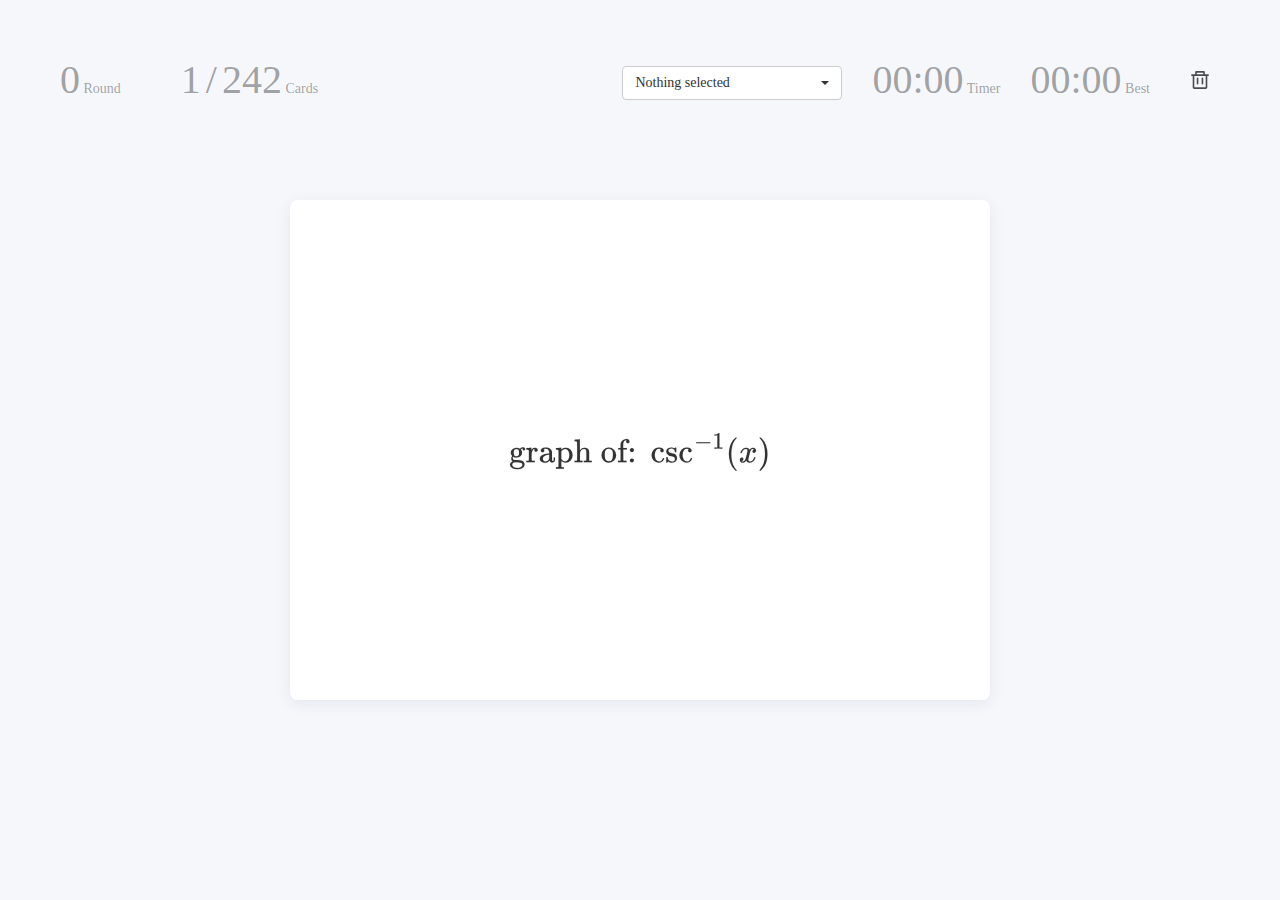
==== index.html @ 5c909636 "Add subject changer" ====
<!doctype html>
<html lang="en">
<head>
    <meta charset="UTF-8">
    <meta name="viewport"
          content="width=device-width, user-scalable=no, initial-scale=1.0, maximum-scale=1.0, minimum-scale=1.0">
    <meta http-equiv="X-UA-Compatible" content="ie=edge">
    <title>FlashCard</title>
    <script src="./libs/utils.js"></script>

    <link href="./libs/bootstrap/bootstrap.min.css" rel="stylesheet">
    <link rel="stylesheet" href="./libs/bootstrap/bootstrap-select.min.css" />

    <script src="./libs/jquery.js"></script>
    <script src="./libs/bootstrap/bootstrap.min.js"></script>
    <script src="./libs/bootstrap/bootstrap-select.min.js"></script>

    <link rel="stylesheet" href="./style.css">

    <!--  MathJax: For Math Equation Render -->
    <script>
        MathJax = {
            tex: {inlineMath: [['$', '$'], ]},
            svg: {fontCache: 'global'}
        }
    </script>

    <script id="MathJax-script" src="./libs/MathJax.js"></script>
    <script src="libs/confetti.js"></script>
</head>
<body>

    <header>
        <p class="round info-wrap">
            <span class="round-counter info">0</span>
            <span>Round</span>
        </p>

        <p class="round info-wrap">
            <span class="info card-number-info">
                <span class="current-card-number">0</span>
                /
                <span class="total-card-number">0</span>
            </span>

            <span>Cards</span>
        </p>

        <div style="margin-left: auto; display: flex; gap: 30px; align-items: flex-end">
            <select class="selectpicker" data-show-subtext="true" data-live-search="true">
            </select>

            <p class="info-wrap">
                <span class="info card-number-info" id="roundTimer">00:00</span>
                <span>Timer</span>
            </p>

            <p class="info-wrap">
                <span class="info card-number-info" id="recordTimer">00:00</span>
                <span>Best</span>
            </p>
            <button class="remove-record icon-btn" title="Remove Record">
                <img src="./assets/trash.svg" alt="trash btn image">
            </button>
        </div>
    </header>

    <main id="app">
        <div id="card"></div>
    </main>

    <footer>
        <div class="radio-group">
            <input type="radio" name="mode" tabindex="-1" id="ADD_NEW">
            <label role="button" for="ADD_NEW">Add New</label>

            <input type="radio" name="mode" tabindex="-1" id="RECITE_NEW">
            <label role="button" for="RECITE_NEW">Recite New</label>

            <input type="radio" name="mode" tabindex="-1" id="RECITE_ALL">
            <label role="button" for="RECITE_ALL">Recite All</label>
        </div>
    </footer>

    <script src="app.js" type="module"></script>
</body>
</html>
---- style.css ----
@font-face {
    font-family: "universe";
    src:
            url("./fonts/universe.woff2");
}

:root {
    font-size: 16px;
    font-family: universe, serif;

    --shadow-with-opacity: #2e385614;
    --border-color: #a2a2c5;
    --hover-color: #f6f0ff;
    --active-color: #8484ff;
}


img {
    width: 100%;
    height: auto;
    max-width: 100%;
    max-height: 100%;
    object-fit: contain;
}

body, html {
    width: 100%;
    height: 100%;
    margin: 0;

    font-family: universe, serif;
    touch-action: manipulation;
}

#app {
    width: 100%;
    height: 100%;
    display: flex;
    align-items: center;
    justify-content: center;
    background: #f6f7fb;
}

#card {
    width: 700px;
    /*height: 500px;*/
    display: inline-flex;
    align-items: center;
    justify-content: center;
    box-shadow: 0 0.25rem 1rem 0 var(--shadow-with-opacity);
    background-color: #FFF;
    border-radius: 0.5rem;

    padding: 1.5rem 2rem;
    box-sizing: border-box;

    font-size: 2rem;

    cursor: pointer;
    user-select: none;

    position: relative;

    -webkit-tap-highlight-color: transparent;
    touch-action: manipulation;

    max-height: 90%;
    max-width: 95%;

    min-width: 700px;
    min-height: 500px;
}

#card.render-image {
    width: 700px;
    height: 500px;
}

.render-text svg {
/*    font-size: 1.5rem;*/
/*    border: 1px solid #000;*/
/*    padding: .5rem;*/
    margin: .5rem 0;
}

#card.render-text {
    width: unset;
    min-width: 700px;
}

.text-wrap {
    line-height: 1.5;
}

#card.render-latex {
    width: unset;
    height: unset;
}

#card.answer::before {
    /**
       Display CSS variables in content
       JS can just simply set the variable
       Won't need to care about elements
     */
    counter-reset:
        total var(--total)
        current var(--current)
    ;

    content: 'Answer(' counter(current) "/" counter(total) ")";
    position: absolute;
    top: 10px;
    left: 20px;
    font-weight: 900;
    font-size: 24px;
    color: rgba(0, 0, 0, 0.5);
}

#card.too-long {
    outline: 4px solid red;
}

header {
    --offset: 60px;
    position: absolute;
    top: var(--offset);
    left: var(--offset);
    right: var(--offset);

    display: flex;
    gap: var(--offset);
}

.info-wrap {
    color: #0000005e;
}

.info-wrap {
    margin: 0;
    line-height: 1;
}

.info {
    font-size: 40px;
}

.card-number-info {
    display: inline-flex;
    gap: 5px;
}

footer {
    position: absolute;
    bottom: 60px;
    left: 50%;
    transform: translateX(-50%);
    opacity: 0;
    padding: 20px;
    transition: color .3s;
    width: 100%;
    display: flex;
    align-items: center;
    justify-content: center;
    box-sizing: border-box;
}

footer:hover {
    opacity: 1;
}

.radio-group input[type=radio]{
    display: none;
}

.radio-group {
    display: flex;
    border: 1px solid var(--border-color);
    border-radius: 15px;
    overflow: hidden;
}

.radio-group label{
    display: block;
    padding: 1.2rem 1rem 1rem;
    cursor: pointer;
    user-select: none;
    font-family: Courier New, serif;
    vertical-align: center;
    margin: 0;
}

.radio-group label:not(:last-child) {
    border-right: 1px solid var(--border-color);
}

.radio-group label:hover {
    background: var(--hover-color);
}

.radio-group input[type=radio]:checked + label {
    color: #FFF;
    background: var(--active-color);
}

.text-wrap {
    max-width: 800px;
}

.icon-btn {
    width: 40px;
    height: 40px;
    border-radius: 50%;
    cursor: pointer;
    background: transparent;
    border: 1px solid transparent;
}

.icon-btn:hover{
    background: var(--hover-color);
    border-color: var(--active-color);
}

.bootstrap-select a {
    outline: none!important;
}
.bootstrap-select button {
    outline: none!important;
    background: #FFF!important;
}
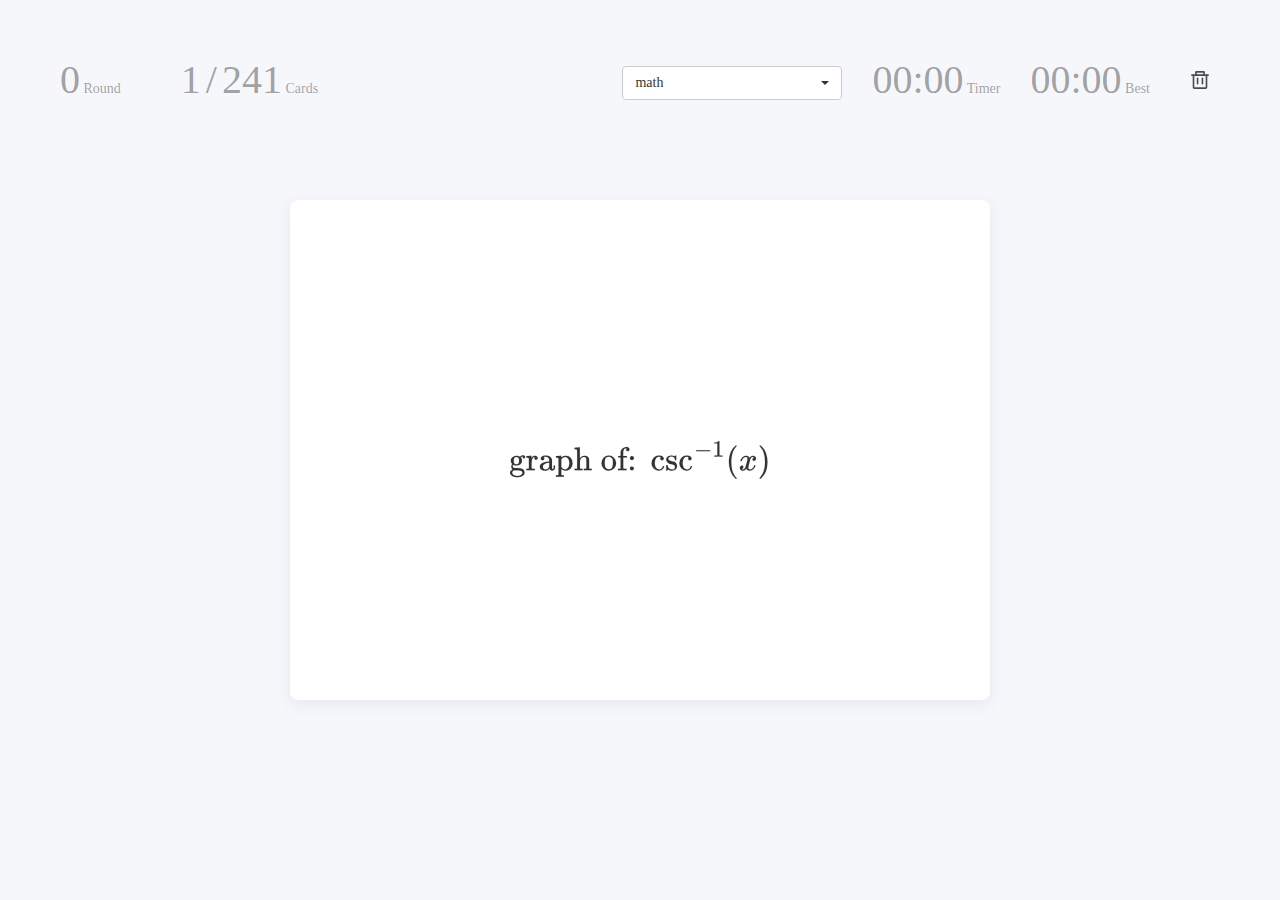
==== commit 868c665b: "Tweak styles && add command shortcut" ====
--- a/index.html
+++ b/index.html
@@ -82,6 +82,11 @@
         </div>
     </footer>
 
+    <form class="web-cli">
+        <label for="command">></label>
+        <input type="text" name="command" id="command" autofocus>
+    </form>
+
     <script src="app.js" type="module"></script>
 </body>
 </html>--- a/style.css
+++ b/style.css
@@ -51,7 +51,7 @@
     background-color: #FFF;
     border-radius: 0.5rem;
 
-    padding: 1.5rem 2rem;
+    padding: 3rem 2rem 2rem;
     box-sizing: border-box;
 
     font-size: 2rem;
@@ -80,7 +80,7 @@
 /*    font-size: 1.5rem;*/
 /*    border: 1px solid #000;*/
 /*    padding: .5rem;*/
-    margin: .5rem 0;
+/*    margin: .5rem 0;*/
 }
 
 #card.render-text {
@@ -111,7 +111,7 @@
     content: 'Answer(' counter(current) "/" counter(total) ")";
     position: absolute;
     top: 10px;
-    left: 20px;
+    left: 2rem;
     font-weight: 900;
     font-size: 24px;
     color: rgba(0, 0, 0, 0.5);
@@ -205,6 +205,7 @@
 
 .text-wrap {
     max-width: 800px;
+    margin: 0;
 }
 
 .icon-btn {
@@ -227,4 +228,28 @@
 .bootstrap-select button {
     outline: none!important;
     background: #FFF!important;
-}+}
+
+.web-cli {
+    position: absolute;
+    left: 40px;
+    bottom: 40px;
+    font-family: "Courier New", serif;
+    font-weight: 700;
+    font-size: 20px;
+    display: flex;
+    line-height: 1;
+    align-items: center;
+    visibility: hidden;
+}
+
+.web-cli label {
+    margin: 0;
+}
+.web-cli #command {
+    border: none;
+    color: #000;
+    outline: none;
+
+    background: transparent;
+}
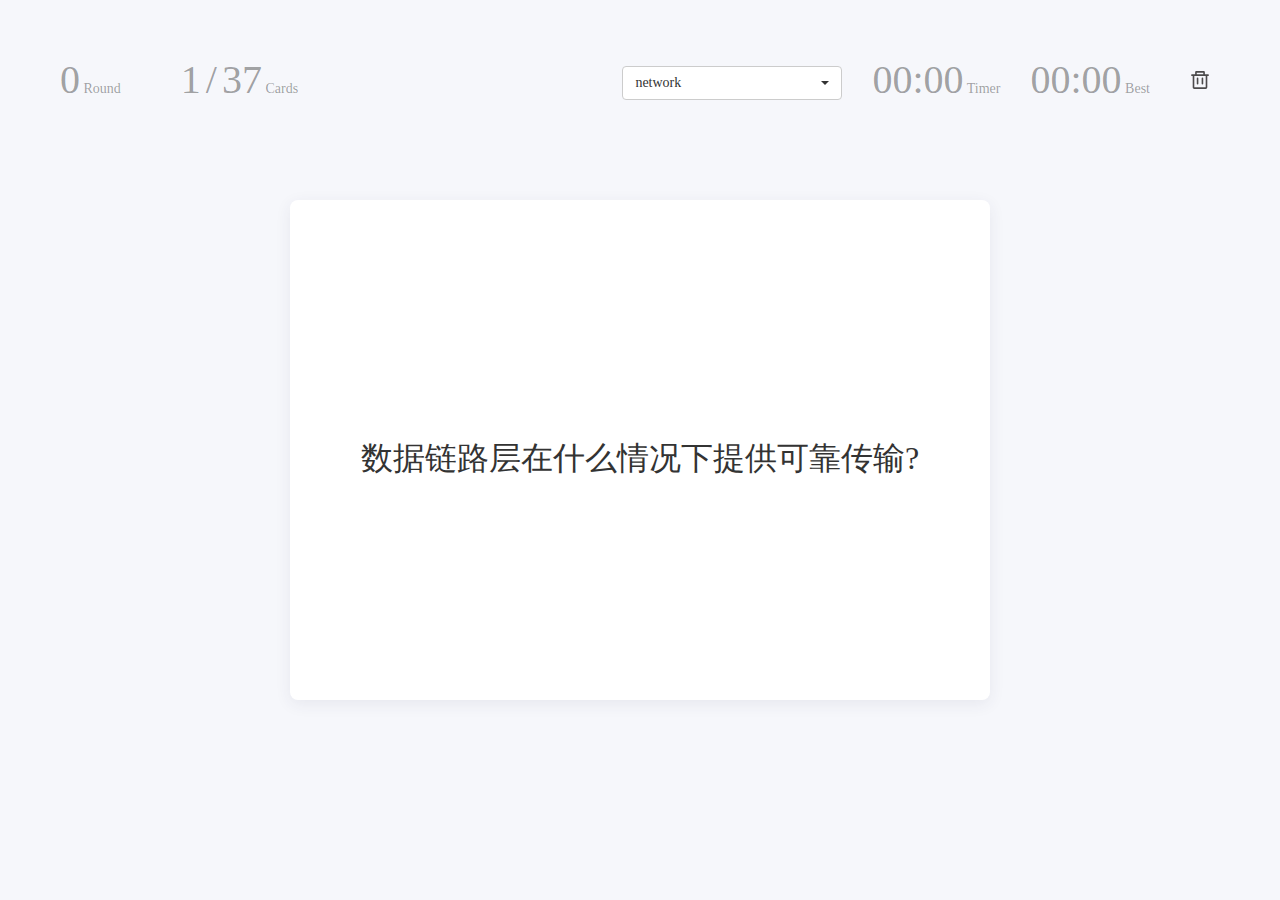
==== commit 9f2f8791: "Update Cards" ====
--- a/index.html
+++ b/index.html
@@ -27,6 +27,7 @@
 
     <script id="MathJax-script" src="./libs/MathJax.js"></script>
     <script src="libs/confetti.js"></script>
+    <script src="libs/Command.js"></script>
 </head>
 <body>
 
@@ -47,7 +48,7 @@
         </p>
 
         <div style="margin-left: auto; display: flex; gap: 30px; align-items: flex-end">
-            <select class="selectpicker" data-show-subtext="true" data-live-search="true">
+            <select class="selectpicker" data-show-subtext="true">
             </select>
 
             <p class="info-wrap">
@@ -79,6 +80,9 @@
 
             <input type="radio" name="mode" tabindex="-1" id="RECITE_ALL">
             <label role="button" for="RECITE_ALL">Recite All</label>
+
+            <input type="radio" name="mode" tabindex="-1" id="RECITE_THOUGHT">
+            <label role="button" for="RECITE_THOUGHT">Recite Thought</label>
         </div>
     </footer>
 
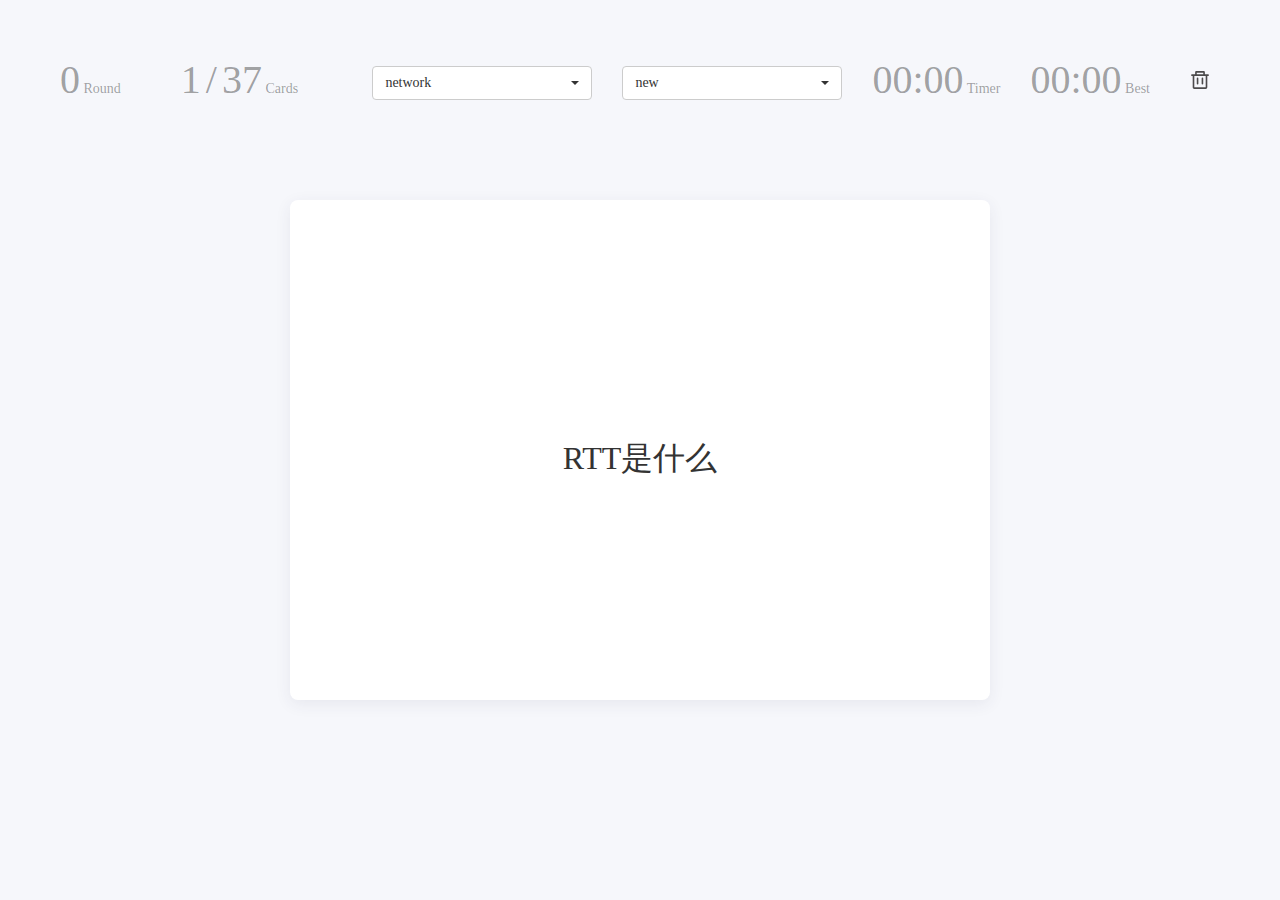
==== commit caa50fe0: "Feature. able to select category" ====
--- a/index.html
+++ b/index.html
@@ -48,7 +48,10 @@
         </p>
 
         <div style="margin-left: auto; display: flex; gap: 30px; align-items: flex-end">
-            <select class="selectpicker" data-show-subtext="true">
+            <select class="selectpicker" id="subjectPicker" data-show-subtext="true">
+            </select>
+
+            <select class="selectpicker" id="catPicker" data-show-subtext="true">
             </select>
 
             <p class="info-wrap">
@@ -78,11 +81,8 @@
             <input type="radio" name="mode" tabindex="-1" id="RECITE_NEW">
             <label role="button" for="RECITE_NEW">Recite New</label>
 
-            <input type="radio" name="mode" tabindex="-1" id="RECITE_ALL">
-            <label role="button" for="RECITE_ALL">Recite All</label>
-
-            <input type="radio" name="mode" tabindex="-1" id="RECITE_THOUGHT">
-            <label role="button" for="RECITE_THOUGHT">Recite Thought</label>
+            <input type="radio" name="mode" tabindex="-1" id="RECITE">
+            <label role="button" for="RECITE">Recite</label>
         </div>
     </footer>
 
@@ -93,4 +93,4 @@
 
     <script src="app.js" type="module"></script>
 </body>
-</html>+</html>
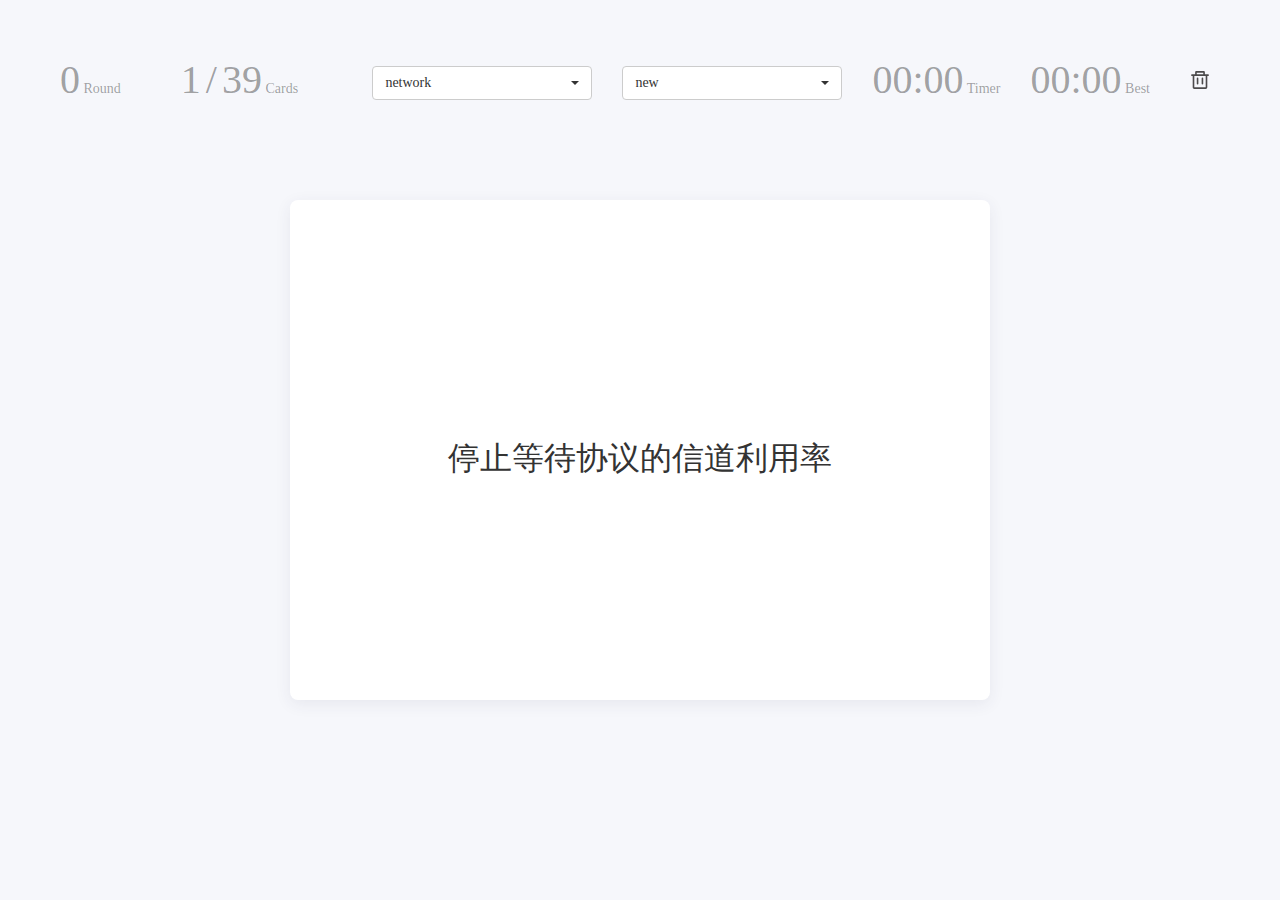
==== commit 5d600c2b: "Add a dev mode" ====
--- a/index.html
+++ b/index.html
@@ -83,6 +83,9 @@
 
             <input type="radio" name="mode" tabindex="-1" id="RECITE">
             <label role="button" for="RECITE">Recite</label>
+
+            <input type="radio" name="mode" tabindex="-1" id="DEV">
+            <label role="button" for="DEV">Dev</label>
         </div>
     </footer>
 
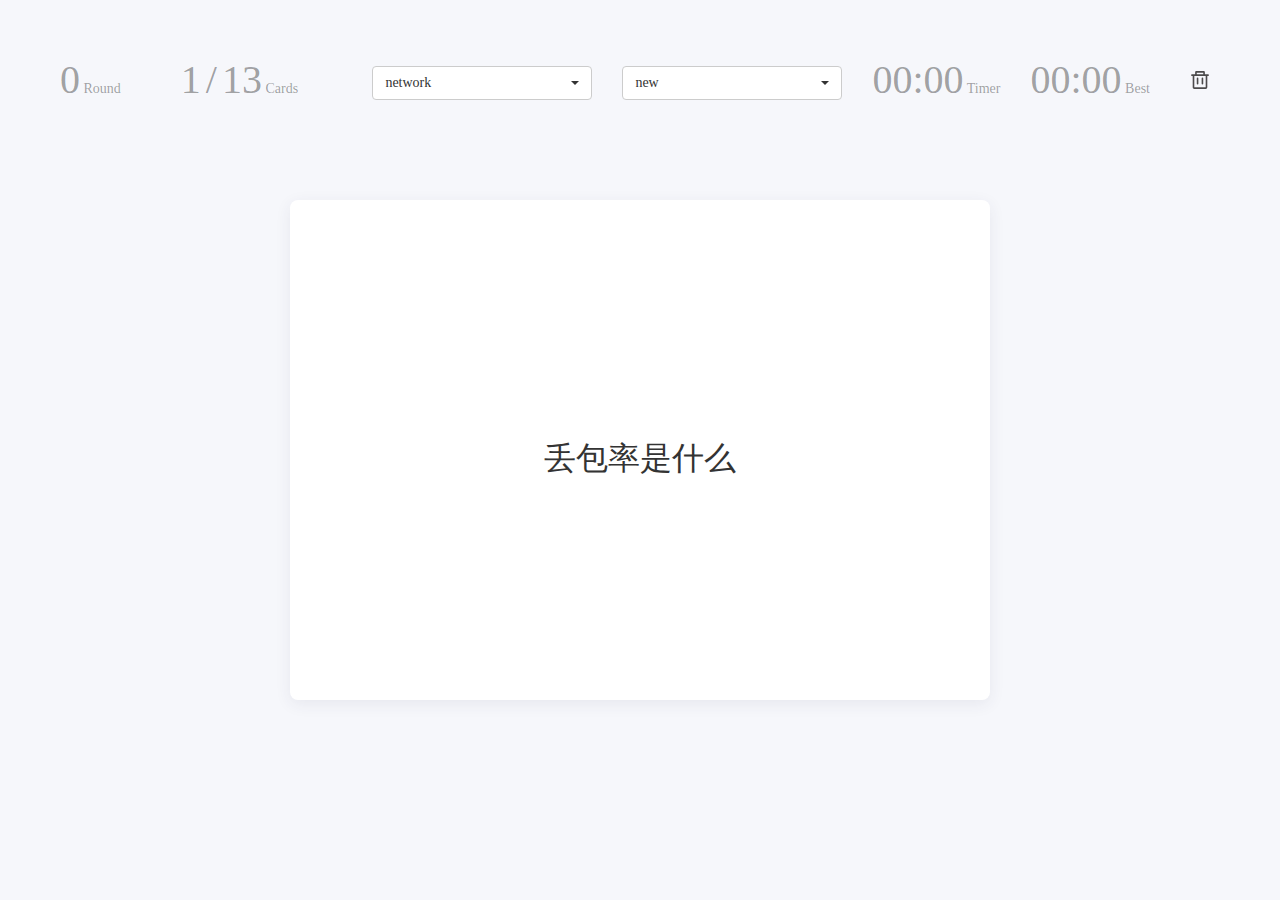
==== commit e970e871: "Add Train Mode && add image link" ====
--- a/index.html
+++ b/index.html
@@ -86,6 +86,9 @@
 
             <input type="radio" name="mode" tabindex="-1" id="DEV">
             <label role="button" for="DEV">Dev</label>
+
+            <input type="radio" name="mode" tabindex="-1" id="TRAIN">
+            <label role="button" for="TRAIN">Train</label>
         </div>
     </footer>
 
--- a/style.css
+++ b/style.css
@@ -253,3 +253,11 @@
 
     background: transparent;
 }
+
+
+.external-link {
+    position: absolute;
+    right: 2rem;
+    top: 17px;
+    font-size: 1rem;
+}